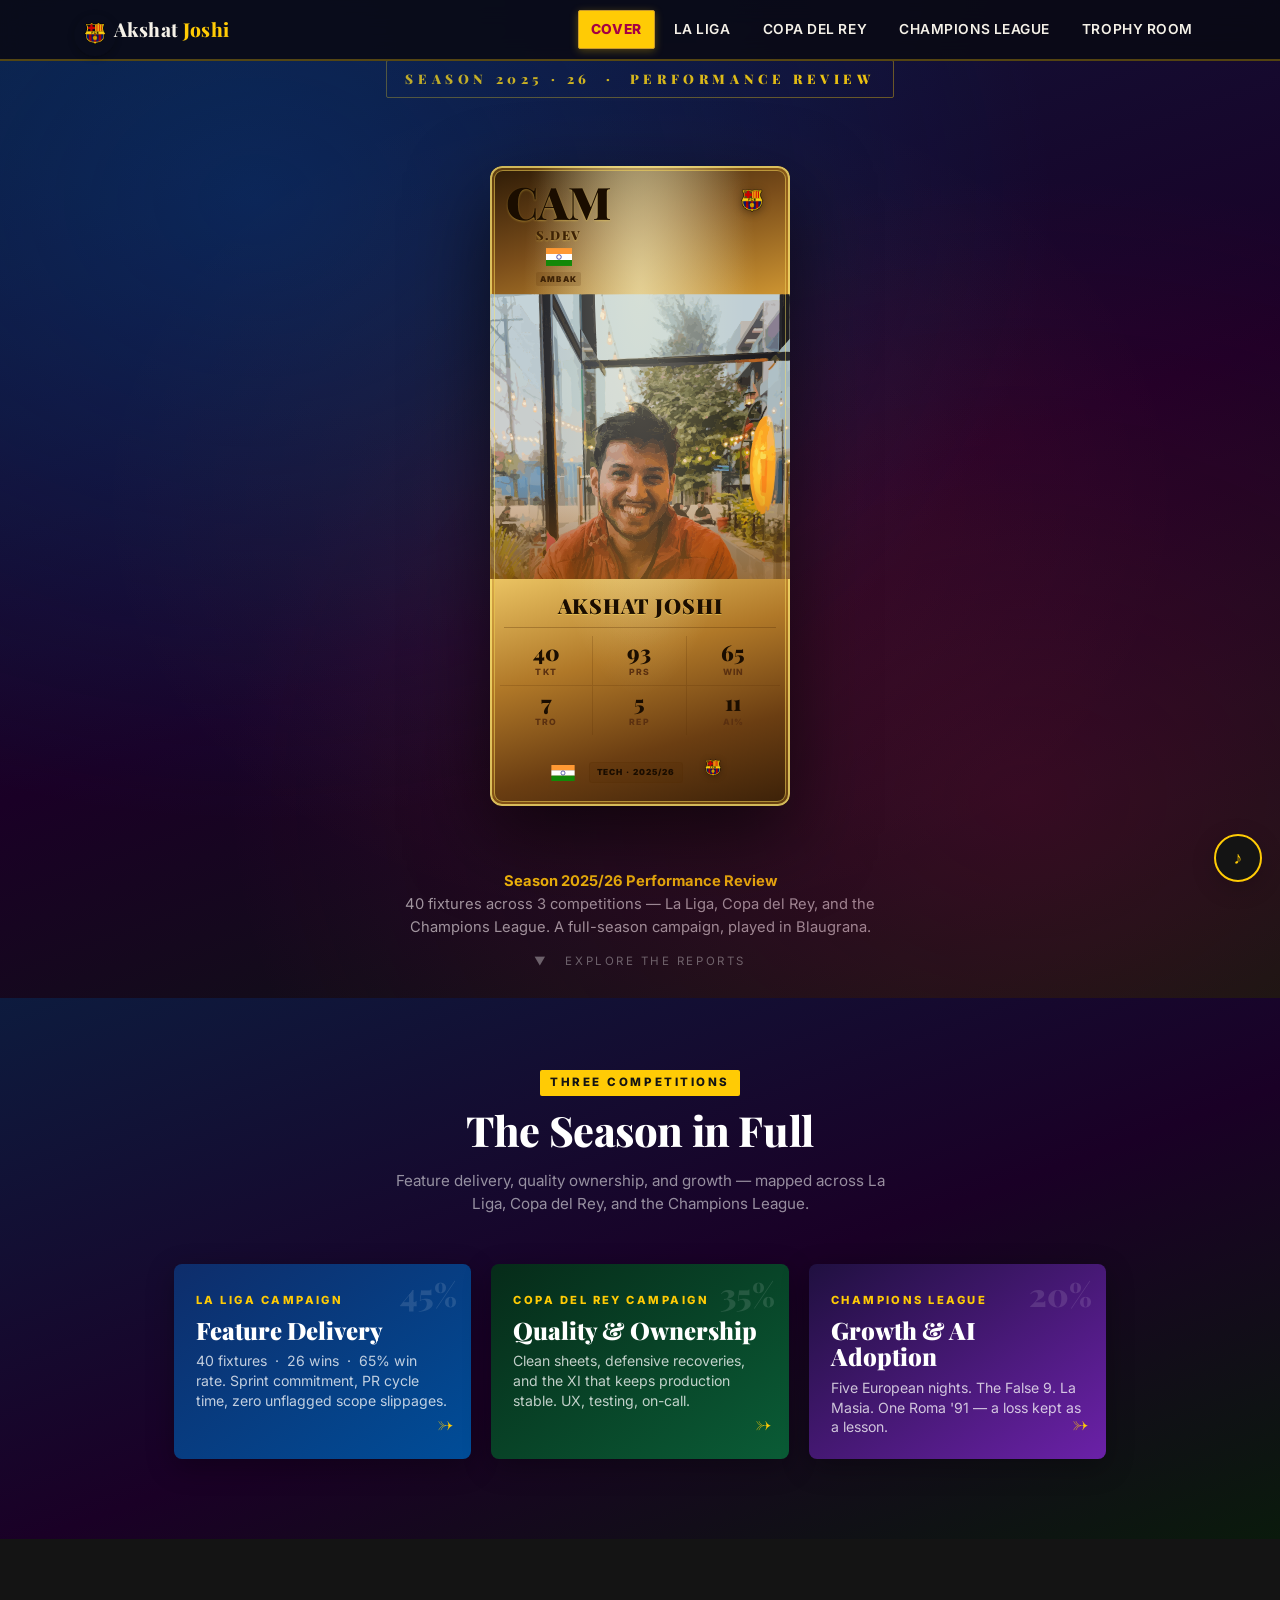
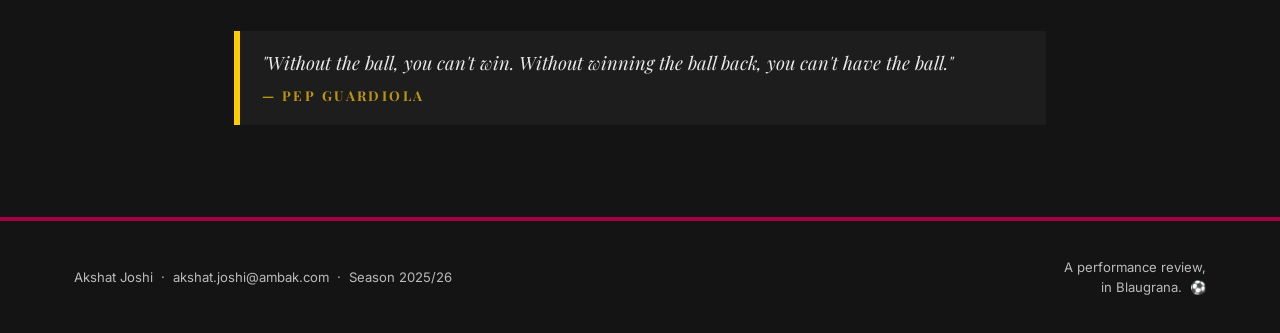
==== index.html @ 109358e0 "chore: Initital appraisal site" ====
<!DOCTYPE html>
<html lang="en">
<head>
  <meta charset="UTF-8"/>
  <meta name="viewport" content="width=device-width,initial-scale=1"/>
  <title>Akshat Joshi — Season 2025/26 Performance Review</title>
  <meta name="description" content="Performance review — Season 2025/26. Feature delivery, quality, growth and AI adoption."/>
  <link rel="preconnect" href="https://fonts.googleapis.com"/>
  <link rel="preconnect" href="https://fonts.gstatic.com" crossorigin/>
  <link href="https://fonts.googleapis.com/css2?family=Playfair+Display:ital,wght@0,700;0,800;0,900;1,700;1,800&family=Inter:wght@400;600;700;800;900&display=swap" rel="stylesheet"/>
  <link rel="stylesheet" href="assets/styles/base.css"/>
  <link rel="stylesheet" href="assets/styles/card.css"/>
  <style>
    body{background:var(--ink)}
    .hero{
      min-height:100vh;
      display:flex;flex-direction:column;
      align-items:center;
      justify-content:center;
      padding:60px 20px;
      background:linear-gradient(160deg,#0d1b3e 0%,#1a0026 55%,#0a1a0c 100%);
      position:relative;overflow:hidden;
    }
    .hero::before{
      content:"";
      position:absolute;inset:0;
      background:radial-gradient(ellipse at 20% 20%,rgba(0,77,152,.35),transparent 55%),
                 radial-gradient(ellipse at 80% 80%,rgba(165,0,68,.25),transparent 55%),
                 radial-gradient(ellipse at 50% 50%,rgba(255,203,5,.07),transparent 60%);
      pointer-events:none;
    }
    .season-badge{
      font-family:var(--serif);font-weight:900;font-size:.82rem;letter-spacing:.35em;text-transform:uppercase;
      color:var(--gold);border:1px solid rgba(255,203,5,.4);padding:8px 18px;border-radius:2px;
      margin-bottom:28px;
    }
    .hero-sub{
      text-align:center;color:rgba(255,255,255,.6);font-size:.92rem;
      max-width:500px;margin:24px auto 0;line-height:1.55;
    }
    .hero-sub strong{color:var(--gold)}
    .scroll-cue{
      position:absolute;bottom:28px;left:50%;transform:translateX(-50%);
      font-size:.72rem;letter-spacing:.22em;text-transform:uppercase;color:rgba(255,255,255,.35);
      animation:float 2.4s ease-in-out infinite;
    }
    @keyframes float{0%,100%{transform:translateX(-50%) translateY(0)}50%{transform:translateX(-50%) translateY(-6px)}}
    .section-header{
      text-align:center;margin-bottom:44px;
    }
    .section-header p{color:rgba(255,255,255,.55);max-width:500px;margin:10px auto 0;font-size:.95rem}
    /* Navigation links in topbar */
    nav.index-topbar{
      position:fixed;top:0;left:0;right:0;z-index:9999;
      background:rgba(10,10,20,.88);
      -webkit-backdrop-filter:blur(12px);
      backdrop-filter:blur(12px);
      border-bottom:2px solid rgba(255,203,5,.3);
      padding:10px 0;
      pointer-events:all;
    }
    nav.index-topbar .container{display:flex;align-items:center;gap:14px;justify-content:space-between;flex-wrap:wrap}
    nav.index-topbar a, nav.index-topbar .topnav a{
      touch-action:manipulation;
      -webkit-tap-highlight-color:rgba(255,203,5,.2);
      cursor:pointer;
    }
    .report-section{
      background:linear-gradient(160deg,#0d1b3e 0%,#1a0026 55%,#0a1a0c 100%);
      padding:70px 0 80px;
    }
  </style>
</head>
<body>
  <a class="skip-link" href="#main">Skip to content</a>

  <nav class="index-topbar" aria-label="Site navigation">
    <div class="container">
      <a class="brand" href="index.html">
        <img src="assets/img/fcb-crest.png" alt="Crest"/>
        <span class="name">Akshat <span>Joshi</span></span>
      </a>
      <div class="topnav">
        <a href="index.html" aria-current="page">Cover</a>
        <a href="feature-delivery.html">La Liga</a>
        <a href="quality-ux.html">Copa del Rey</a>
        <a href="growth-ai.html">Champions League</a>
        <a href="trophy-room.html">Trophy Room</a>
      </div>
    </div>
  </nav>

  <main id="main">
    <section class="hero" aria-label="Player card cover">
      <div class="season-badge">Season 2025 · 26 &nbsp;·&nbsp; Performance Review</div>

      <div class="fut-scene">
        <div class="fut-card" role="img" aria-label="Akshat Joshi FUT card — CAM S.DEV">
          <div class="fut-face">

            <div class="fut-top">
              <div class="fut-top-left">
                <div class="fut-rating">
                  <span>CAM</span>
                  <span class="pos">S.DEV</span>
                </div>
                <div class="fut-nation">
                  <svg width="26" height="18" viewBox="0 0 32 22" role="img" aria-label="India">
                    <rect width="32" height="7.3" fill="#FF9933"/>
                    <rect y="7.3" width="32" height="7.4" fill="#fff"/>
                    <rect y="14.7" width="32" height="7.3" fill="#138808"/>
                    <circle cx="16" cy="11" r="2.8" fill="none" stroke="#000080" stroke-width=".8"/>
                  </svg>
                </div>
                <div class="fut-comp-badge">AMBAK</div>
              </div>
              <div class="fut-crest">
                <!-- CREST: replace assets/img/fcb-crest.png with any PNG -->
                <img src="assets/img/fcb-crest.png" alt="Club crest"/>
              </div>
            </div>

            <!-- PHOTO: replace assets/img/akshat-placeholder.svg with your photo (jpg/png) -->
            <div class="fut-photo-wrap">
              <img src="assets/img/akshat-placeholder.svg" alt="Akshat Joshi" id="player-photo"/>
            </div>

            <div class="fut-name">Akshat Joshi</div>
            <div class="fut-stats-divider"></div>

            <div class="fut-stats" role="group" aria-label="Season stats">
              <div class="fut-stat" tabindex="0">
                <span class="sv">40</span><span class="sk">TKT</span>
                <span class="fut-stat-tip" role="tooltip"><strong>40 Tickets</strong><br/>JIRA tickets delivered across the 2025/26 season — features, bugs, and platform work.</span>
              </div>
              <div class="fut-stat" tabindex="0">
                <span class="sv">93</span><span class="sk">PRS</span>
                <span class="fut-stat-tip" role="tooltip"><strong>93 PRs Merged</strong><br/>Pull requests authored and merged — feature delivery, refactors, and fixes.</span>
              </div>
              <div class="fut-stat" tabindex="0">
                <span class="sv">65</span><span class="sk">WIN</span>
                <span class="fut-stat-tip" role="tooltip"><strong>65% Win Rate</strong><br/>26 of 40 fixtures won. Sprint commitment hit across La Liga, Copa, and UCL.</span>
              </div>
              <div class="fut-stat" tabindex="0">
                <span class="sv">7</span><span class="sk">TRO</span>
                <span class="fut-stat-tip" role="tooltip"><strong>7 Trophies</strong><br/>Delivery initiatives that shipped and moved the needle — Copa del Rey cabinet.</span>
              </div>
              <div class="fut-stat" tabindex="0">
                <span class="sv">5</span><span class="sk">REP</span>
                <span class="fut-stat-tip" role="tooltip"><strong>5 Repositories</strong><br/>Distinct repos contributed to this half — cross-codebase footprint.</span>
              </div>
              <div class="fut-stat" tabindex="0">
                <span class="sv">11</span><span class="sk">AI%</span>
                <span class="fut-stat-tip" role="tooltip"><strong>11% AI Adoption</strong><br/>10 of 93 PRs after adopting Claude (Apr 15, 2026). Joined late — building momentum.</span>
              </div>
            </div>

            <div class="fut-bottom">
              <div class="fut-bottom-flag">
                <svg width="24" height="16" viewBox="0 0 32 22" role="img" aria-label="India">
                  <rect width="32" height="7.3" fill="#FF9933"/>
                  <rect y="7.3" width="32" height="7.4" fill="#fff"/>
                  <rect y="14.7" width="32" height="7.3" fill="#138808"/>
                  <circle cx="16" cy="11" r="2.8" fill="none" stroke="#000080" stroke-width=".8"/>
                </svg>
              </div>
              <div class="fut-bottom-badge">Tech · 2025/26</div>
              <div class="fut-bottom-crest">
                <img src="assets/img/fcb-crest.png" alt="Crest"/>
              </div>
            </div>

          </div>
        </div>
      </div>

      <p class="hero-sub">
        <strong>Season 2025/26 Performance Review</strong><br/>
        40 fixtures across 3 competitions — La Liga, Copa del Rey, and the Champions League.
        A full-season campaign, played in Blaugrana.
      </p>

      <span class="scroll-cue" aria-hidden="true">▼ &nbsp; Explore the reports</span>
    </section>

    <!-- Match Report Navigation -->
    <section class="report-section" aria-label="Match reports navigation">
      <div class="container">
        <div class="section-header">
          <span class="kicker gold">Three Competitions</span>
          <h2 style="color:#fff;margin-top:12px">The Season in Full</h2>
          <p>Feature delivery, quality ownership, and growth — mapped across La Liga, Copa del Rey, and the Champions League.</p>
        </div>

        <div class="report-cards">
          <a href="feature-delivery.html" class="report-card liga" aria-label="La Liga — Feature Delivery, 45%">
            <div class="report-card-weight">45%</div>
            <div class="report-card-kicker">La Liga Campaign</div>
            <div class="report-card-title">Feature Delivery</div>
            <div class="report-card-sub">40 fixtures &nbsp;·&nbsp; 26 wins &nbsp;·&nbsp; 65% win rate. Sprint commitment, PR cycle time, zero unflagged scope slippages.</div>
            <div class="report-card-arrow">→</div>
          </a>
          <a href="quality-ux.html" class="report-card copa" aria-label="Copa del Rey — Quality, UX, Production Ownership, 35%">
            <div class="report-card-weight">35%</div>
            <div class="report-card-kicker">Copa del Rey Campaign</div>
            <div class="report-card-title">Quality &amp; Ownership</div>
            <div class="report-card-sub">Clean sheets, defensive recoveries, and the XI that keeps production stable. UX, testing, on-call.</div>
            <div class="report-card-arrow">→</div>
          </a>
          <a href="growth-ai.html" class="report-card ucl" aria-label="Champions League — Growth, Code Quality, AI Adoption, 20%">
            <div class="report-card-weight">20%</div>
            <div class="report-card-kicker">Champions League</div>
            <div class="report-card-title">Growth &amp; AI Adoption</div>
            <div class="report-card-sub">Five European nights. The False 9. La Masia. One Roma '91 — a loss kept as a lesson.</div>
            <div class="report-card-arrow">→</div>
          </a>
        </div>
      </div>
    </section>

    <!-- Pep closer -->
    <section style="padding:60px 0;background:var(--ink)">
      <div class="container-narrow">
        <blockquote class="pep" style="border-color:var(--gold);background:rgba(255,255,255,.04)">
          <span style="color:rgba(255,255,255,.9)">"Without the ball, you can't win. Without winning the ball back, you can't have the ball."</span>
          <cite style="color:rgba(255,203,5,.7)">— Pep Guardiola</cite>
        </blockquote>
      </div>
    </section>
  </main>

  <!-- Music toggle (hook — add assets/audio/cover.wav to activate) -->
  <button class="music-toggle" id="music-toggle" aria-pressed="false" title="Toggle music" aria-label="Toggle background music">
    ♪
  </button>
  <audio id="anthem" src="assets/audio/cover.wav" loop preload="none"></audio>

  <footer class="site-foot" style="margin-top:0">
    <div class="container">
      <small>Akshat Joshi &nbsp;·&nbsp; akshat.joshi@ambak.com &nbsp;·&nbsp; Season 2025/26</small>
      <small style="text-align:right">A performance review,<br/>in Blaugrana. &nbsp;⚽</small>
    </div>
  </footer>

  <script src="assets/js/tooltip.js"></script>
  <script src="assets/js/music.js"></script>
  <script>
    // Global stat tooltip — triggers only on the text spans inside each stat cell
    (function() {
      var el = document.createElement('div');
      el.id = 'stat-tooltip';
      el.style.cssText = 'position:fixed;background:#141414;color:#fff;border:1px solid #FFCB05;border-radius:6px;padding:8px 12px;width:200px;font-size:.74rem;line-height:1.4;text-align:center;pointer-events:none;opacity:0;transition:opacity .15s;z-index:999999;box-shadow:0 8px 24px rgba(0,0,0,.5);font-family:Inter,sans-serif';
      document.body.appendChild(el);

      function show(tipEl, e) {
        el.innerHTML = tipEl.innerHTML;
        el.style.opacity = '1';
        place(e.clientX, e.clientY);
      }
      function hide() { el.style.opacity = '0'; }
      function place(mx, my) {
        var tw = 200;
        var th = el.offsetHeight || 60;
        var left = mx - tw / 2;
        var top  = my - th - 16;
        if (top < 8) top = my + 20;
        left = Math.max(8, Math.min(left, window.innerWidth - tw - 8));
        el.style.left = left + 'px';
        el.style.top  = top  + 'px';
      }

      document.querySelectorAll('.fut-stat').forEach(function(stat) {
        var tip = stat.querySelector('.fut-stat-tip');
        if (!tip) return;
        // attach only to the visible text children, not the whole padded cell
        stat.querySelectorAll('.sv, .sk').forEach(function(span) {
          span.addEventListener('mouseenter', function(e) { show(tip, e); });
          span.addEventListener('mousemove',  function(e) { place(e.clientX, e.clientY); });
          span.addEventListener('mouseleave', hide);
        });
      });
    })();
  </script>
</body>
</html>
---- assets/styles/base.css ----
:root{
  --blau:#004D98;
  --blau-deep:#0E2D6B;
  --grana:#A50044;
  --gold:#FFCB05;
  --gold-deep:#C99A2B;
  --green:#0A5C36;
  --green-deep:#062B19;
  --paper:#F5F1E8;
  --paper-2:#ECE5D2;
  --ink:#141414;
  --ink-soft:#3a3a3a;
  --marca:#D7141A;
  --rule:#1a1a1a;
  --shadow:0 6px 24px rgba(0,0,0,.18);
  --shadow-deep:0 18px 60px rgba(0,0,0,.35);
  --serif:"Playfair Display","Bodoni Moda",Georgia,"Times New Roman",serif;
  --sans:"Inter",-apple-system,BlinkMacSystemFont,"Segoe UI",Roboto,sans-serif;
  --num:"Inter",ui-monospace,SFMono-Regular,Menlo,Consolas,monospace;
}
*,*::before,*::after{box-sizing:border-box}
html,body{margin:0;padding:0}
body{
  font-family:var(--sans);
  font-size:16px;
  line-height:1.55;
  color:var(--ink);
  background:var(--paper);
  -webkit-font-smoothing:antialiased;
  text-rendering:optimizeLegibility;
}
h1,h2,h3,h4{font-family:var(--serif);font-weight:800;line-height:1.05;margin:0 0 .4em;letter-spacing:-.01em}
h1{font-size:clamp(2.2rem,5vw,4rem)}
h2{font-size:clamp(1.6rem,3.4vw,2.6rem)}
h3{font-size:clamp(1.2rem,2vw,1.6rem)}
h4{font-size:1.05rem}
p{margin:0 0 1em}
a{color:var(--blau);text-decoration:none;border-bottom:1px solid transparent;transition:border-color .15s}
a:hover{border-bottom-color:currentColor}
small,.small{font-size:.82rem;color:var(--ink-soft)}

.container{max-width:1180px;margin:0 auto;padding:0 24px}
.container-narrow{max-width:860px;margin:0 auto;padding:0 24px}

.kicker{
  display:inline-block;
  font-family:var(--sans);
  font-weight:800;
  letter-spacing:.22em;
  font-size:.72rem;
  text-transform:uppercase;
  background:var(--marca);
  color:#fff;
  padding:4px 10px;
  border-radius:2px;
}
.kicker.green{background:var(--green)}
.kicker.gold{background:var(--gold);color:var(--ink)}
.kicker.blau{background:var(--blau)}
.kicker.grana{background:var(--grana)}

.rule{height:4px;background:var(--rule);margin:24px 0;border:0}
.rule-thin{height:1px;background:var(--ink);opacity:.35;margin:18px 0;border:0}

.divider{display:flex;align-items:center;gap:18px;margin:44px 0 28px;font-family:var(--serif);font-style:italic;color:var(--ink-soft)}
.divider::before,.divider::after{content:"";flex:1;height:1px;background:var(--ink);opacity:.4}

.score-6-0{
  font-family:var(--serif);font-weight:900;font-size:1.05rem;
  background:var(--ink);color:var(--gold);
  padding:4px 10px;border-radius:2px;letter-spacing:.04em;
}

/* Top bar */
.topbar{
  background:var(--ink);
  color:var(--paper);
  border-bottom:4px solid var(--gold);
  padding:14px 0;
  position:sticky;top:0;z-index:9999;
  pointer-events:all;
}
.topbar .container{display:flex;align-items:center;gap:18px;justify-content:space-between}
.brand{display:flex;align-items:center;gap:10px;color:var(--paper);border:0}
.brand img{
  width:42px;height:42px;
  object-fit:cover;
  display:block;flex-shrink:0;
  /* background:#fff; */
  border-radius:999px;
  /* padding:1px; */
  margin-bottom:-10px;
  margin-right: -12px;
  box-shadow:0 2px 6px rgba(0,0,0,.25);
}
.brand .name{font-family:var(--serif);font-weight:800;font-size:1.2rem;letter-spacing:.02em}
.brand .name span{color:var(--gold)}
.topnav{display:flex;gap:6px;flex-wrap:wrap}
.topnav a{
  color:var(--paper);
  font-weight:600;font-size:.86rem;letter-spacing:.04em;text-transform:uppercase;
  padding:8px 12px;border-radius:2px;border:1px solid transparent;
  position:relative;
  transition:color .18s ease;
  touch-action:manipulation;
  -webkit-tap-highlight-color:rgba(255,203,5,.2);
  cursor:pointer;
}
.topnav a::after{
  content:"";
  position:absolute;left:12px;right:12px;bottom:4px;height:2px;
  background:var(--gold);
  transform:scaleX(0);transform-origin:left;
  transition:transform .25s ease;
}
.topnav a:hover{color:var(--gold);background:transparent;border-color:transparent}
.topnav a:hover::after{transform:scaleX(1)}
.topnav a[aria-current="page"]{
  background:var(--gold);
  border-color:var(--gold-deep);
  color:var(--grana);
  font-weight:800;
  box-shadow:0 2px 8px rgba(255,203,5,.3);
}

footer.site-foot{
  background:var(--ink);color:var(--paper);
  margin-top:80px;padding:36px 0;
  border-top:4px solid var(--grana);
}
footer.site-foot .container{display:flex;justify-content:space-between;flex-wrap:wrap;gap:18px;align-items:center}
footer.site-foot small{color:#bbb}

/* Pep quote block */
.pep{
  border-left:6px solid var(--grana);
  background:var(--paper-2);
  padding:18px 22px;
  font-family:var(--serif);font-style:italic;font-size:1.15rem;
  color:var(--ink);
  margin:32px 0;
}
.pep cite{display:block;margin-top:8px;font-style:normal;font-weight:700;font-size:.85rem;letter-spacing:.18em;text-transform:uppercase;color:var(--ink-soft)}

/* Stat tiles */
.stat-row{display:grid;grid-template-columns:repeat(auto-fit,minmax(140px,1fr));gap:14px;margin:24px 0}
.stat-tile{background:var(--paper-2);border:1px solid rgba(0,0,0,.08);padding:16px;border-radius:4px}
.stat-tile .v{font-family:var(--serif);font-weight:900;font-size:2rem;line-height:1;color:var(--blau-deep)}
.stat-tile .l{font-size:.74rem;letter-spacing:.16em;text-transform:uppercase;color:var(--ink-soft);margin-top:6px}

/* Pills */
.pill{
  display:inline-flex;align-items:center;gap:6px;
  font-family:var(--num);font-weight:700;font-size:.78rem;letter-spacing:.06em;
  padding:4px 9px;border-radius:999px;border:1px solid currentColor;
}
.pill.win{color:#fff;background:var(--blau);border-color:var(--blau-deep)}
.pill.ppd{color:#444;background:#dcdcdc;border-color:#9c9c9c}
.pill.ht{color:var(--ink);background:var(--gold);border-color:var(--gold-deep)}
.pill.live{color:#fff;background:var(--grana);border-color:#6a002a}
.pill.sched{color:#fff;background:var(--green);border-color:var(--green-deep)}

/* Pill tooltip */
/* JS tooltip — see tooltip.js */
.pill-tip{cursor:default}
#pill-tooltip{
  position:fixed;
  background:var(--ink);color:#fff;
  font-family:var(--sans);font-size:.72rem;font-weight:600;letter-spacing:.04em;
  white-space:nowrap;padding:5px 10px;border-radius:4px;
  box-shadow:0 3px 10px rgba(0,0,0,.35);
  pointer-events:none;
  opacity:0;transition:opacity .12s;
  z-index:99999;
}
#pill-tooltip.visible{opacity:1}
#pill-tooltip::after{
  content:"";
  position:absolute;top:100%;left:50%;transform:translateX(-50%);
  border:5px solid transparent;border-top-color:var(--ink);
}

/* Music toggle */
.music-toggle{
  position:fixed;right:18px;bottom:18px;z-index:60;
  width:48px;height:48px;border-radius:999px;
  background:var(--ink);color:var(--gold);border:2px solid var(--gold);
  display:grid;place-items:center;cursor:pointer;
  box-shadow:var(--shadow);
  font-size:1.1rem;
}
.music-toggle[aria-pressed="true"]{background:var(--blau)}
.music-toggle:hover{transform:translateY(-2px)}

/* Print */
@media print{
  :root{--shadow:none;--shadow-deep:none}
  body{background:#fff;color:#000;font-size:11pt}
  .topbar,.topnav,.music-toggle,.tabs,footer.site-foot{display:none!important}
  a{color:#000;border:0!important}
  .pep{background:#f3f3f3;border-left:3px solid #000}
  .stat-tile{background:#f6f6f6;border:1px solid #999}
  .pill{border:1px solid #000!important;background:#fff!important;color:#000!important}
  section,article{page-break-inside:avoid}
  h1,h2{page-break-after:avoid}
  .page-break{page-break-before:always}
}

/* Accessibility */
:focus-visible{outline:3px solid var(--gold);outline-offset:2px}
.skip-link{position:absolute;left:-9999px}
.skip-link:focus{left:10px;top:10px;background:var(--ink);color:var(--gold);padding:8px 12px;border-radius:2px;z-index:100}

@media (max-width:640px){
  h1{font-size:2rem}
  .topnav{gap:2px}
  .topnav a{padding:6px 8px;font-size:.74rem}
}
---- assets/styles/card.css ----
/* FUT Player Card — EA Sports Gold style */
.fut-scene{
  perspective:1200px;
  display:flex;justify-content:center;
  padding:40px 20px;
}
.fut-card{
  width:min(300px,88vw);
  position:relative;
  transition:transform .3s ease, box-shadow .3s ease;
  cursor:pointer;
}
.fut-card:hover{transform:translateY(-8px) scale(1.02)}

.fut-face{
  background:
    radial-gradient(ellipse at 50% 22%,rgba(255,248,190,.55) 0%,transparent 55%),
    linear-gradient(165deg,#2c1a06 0%,#7a4d1a 14%,#c89030 28%,#f2d060 43%,#fdf0a0 50%,#e8c060 58%,#b07828 73%,#6b3e12 87%,#3a2008 100%);
  border-radius:12px;
  padding:0;
  box-shadow:0 30px 80px rgba(0,0,0,.6),inset 0 0 0 2px rgba(255,235,120,.7),inset 0 0 0 5px rgba(180,120,30,.35);
  overflow:hidden;
  position:relative;
}
.fut-face::before{
  content:"";
  position:absolute;inset:0;
  background:radial-gradient(ellipse at 50% 18%,rgba(255,252,210,.3) 0%,transparent 50%);
  pointer-events:none;
  z-index:1;
}
.fut-face::after{
  content:"";
  position:absolute;inset:4px;
  border-radius:9px;
  box-shadow:inset 0 0 0 1px rgba(255,230,100,.45);
  pointer-events:none;
  z-index:2;
}

/* Top section: left = OVR/position/flag/comp, right = crest */
.fut-top{
  display:flex;justify-content:space-between;align-items:flex-start;
  padding:14px 16px 0;
  position:relative;z-index:3;
}
.fut-top-left{
  display:flex;flex-direction:column;align-items:center;gap:4px;
}
.fut-rating{
  font-family:var(--serif);font-weight:900;font-size:2.8rem;line-height:1;
  color:#1a0d00;text-shadow:0 1px 2px rgba(255,220,80,.4);
  display:flex;flex-direction:column;align-items:center;gap:2px;
}
.fut-rating .pos{font-size:.78rem;font-weight:900;letter-spacing:.1em;color:#3d2206;margin-top:2px}
.fut-nation{display:flex;flex-direction:column;align-items:center;gap:3px;margin-top:2px}
.fut-nation img{width:26px;border-radius:2px;box-shadow:0 1px 3px rgba(0,0,0,.4)}
.fut-nation .player-pos{display:none}
.fut-comp-badge{
  font-family:var(--sans);font-weight:900;font-size:.5rem;letter-spacing:.14em;
  text-transform:uppercase;color:#3d2206;
  background:rgba(80,40,0,.18);border-radius:2px;padding:1px 4px;margin-top:2px;
}
.fut-crest{display:flex;flex-direction:column;align-items:center}
.fut-crest img{width:44px;filter:drop-shadow(0 2px 4px rgba(0,0,0,.35))}

/* Photo — no side margins, full width, taller */
.fut-photo-wrap{
  position:relative;
  margin:8px 0 0;
  overflow:hidden;
}
.fut-photo-wrap img{
  width:100%;display:block;
  object-fit:cover;
  object-position:top center;
  aspect-ratio:1/.95;
}
.fut-photo-wrap::after{
  content:"";
  position:absolute;bottom:0;left:0;right:0;height:35%;
  background:linear-gradient(to bottom,transparent,rgba(140,80,10,.65));
}

/* Name */
.fut-name{
  text-align:center;
  padding:10px 10px 6px;
  font-family:var(--serif);font-weight:900;font-size:1.3rem;
  color:#1a0d00;letter-spacing:.04em;text-transform:uppercase;
  text-shadow:0 1px 0 rgba(255,230,100,.5);
  position:relative;z-index:3;
}

/* Divider above stats */
.fut-stats-divider{
  height:1px;background:rgba(80,40,0,.3);margin:0 14px 0;
}

/* Stats — 3×2 grid (6 items) */
.fut-stats{
  display:grid;grid-template-columns:repeat(3,1fr);
  margin:0 10px;
  padding:8px 0 10px;
  gap:0;
  position:relative;z-index:3;
  overflow:visible;
}
.fut-stat{
  display:flex;flex-direction:column;align-items:center;gap:2px;
  padding:6px 4px;
  position:relative;
  cursor:help;
  transition:background .15s;
  border-right:1px solid rgba(80,40,0,.2);
  overflow:visible;
}
.fut-stat:nth-child(3),.fut-stat:nth-child(6){border-right:0}
.fut-stat:nth-child(4),.fut-stat:nth-child(5),.fut-stat:nth-child(6){
  border-top:1px solid rgba(80,40,0,.2);
}
.fut-stat:hover{background:rgba(255,220,80,.18)}
.fut-stat .sv{
  font-family:var(--serif);font-weight:900;font-size:1.35rem;color:#1a0d00;
  line-height:1;
}
.fut-stat .sk{
  font-family:var(--sans);font-weight:800;font-size:.54rem;letter-spacing:.14em;
  text-transform:uppercase;color:#5a3010;
}

/* Stat tooltip — data only, rendered via JS global tooltip in index.html */
.fut-stat-tip{ display:none!important }

/* Bottom badges row: flag | competition | crest */
.fut-bottom{
  display:flex;justify-content:center;align-items:center;gap:14px;
  padding:8px 14px 14px;
  position:relative;z-index:3;
}
.fut-bottom-flag{display:flex;flex-direction:column;align-items:center}
.fut-bottom-badge{
  font-family:var(--sans);font-weight:900;font-size:.52rem;letter-spacing:.12em;
  text-transform:uppercase;color:#1a0d00;
  background:rgba(80,40,0,.15);border:1px solid rgba(80,40,0,.2);
  border-radius:3px;padding:3px 7px;
}
.fut-bottom-crest img{width:32px;filter:drop-shadow(0 1px 3px rgba(0,0,0,.3))}

/* 3 nav cards under FUT hero */
.report-cards{
  display:grid;
  grid-template-columns:repeat(auto-fit,minmax(260px,1fr));
  gap:20px;
  max-width:980px;
  margin:48px auto 0;
  padding:0 24px;
}
.report-card{
  position:relative;overflow:hidden;
  border-radius:8px;
  padding:28px 22px 22px;
  text-decoration:none;
  display:block;
  color:#fff;
  border-bottom:0;
  transition:transform .2s,box-shadow .2s;
  box-shadow:0 8px 28px rgba(0,0,0,.3);
}
.report-card:hover{transform:translateY(-4px);box-shadow:0 18px 44px rgba(0,0,0,.45)}
.report-card.liga{background:linear-gradient(145deg,var(--blau-deep),var(--blau))}
.report-card.copa{background:linear-gradient(145deg,var(--green-deep),var(--green))}
.report-card.ucl{background:linear-gradient(145deg,#201040,#6b21a8)}
.report-card-kicker{
  font-size:.7rem;font-weight:800;letter-spacing:.22em;text-transform:uppercase;
  color:var(--gold);margin-bottom:8px;
}
.report-card-title{
  font-family:var(--serif);font-weight:900;font-size:1.5rem;color:#fff;
  line-height:1.1;margin-bottom:8px;
}
.report-card-sub{font-size:.88rem;color:rgba(255,255,255,.75);line-height:1.4}
.report-card-arrow{
  position:absolute;right:18px;bottom:18px;
  font-size:1.5rem;color:var(--gold);
  font-family:var(--serif);font-weight:900;
}
.report-card-weight{
  position:absolute;top:14px;right:14px;
  font-family:var(--serif);font-weight:900;font-size:2rem;
  color:rgba(255,255,255,.12);line-height:1;
}

/* Manager badge (header, shared across match reports) */
.manager-badge{
  display:flex;align-items:center;gap:14px;
  padding:12px 18px;
  background:rgba(0,0,0,.35);
  border:1px solid rgba(255,203,5,.3);
  border-radius:6px;
  max-width:380px;
  backdrop-filter:blur(6px);
}
.manager-badge img{
  width:60px;height:60px;
  border-radius:999px;object-fit:cover;
  border:2px solid var(--gold);
}
.manager-badge .title{font-size:.68rem;font-weight:800;letter-spacing:.2em;text-transform:uppercase;color:var(--gold)}
.manager-badge .mname{font-family:var(--serif);font-weight:800;font-size:1.05rem;color:#fff}
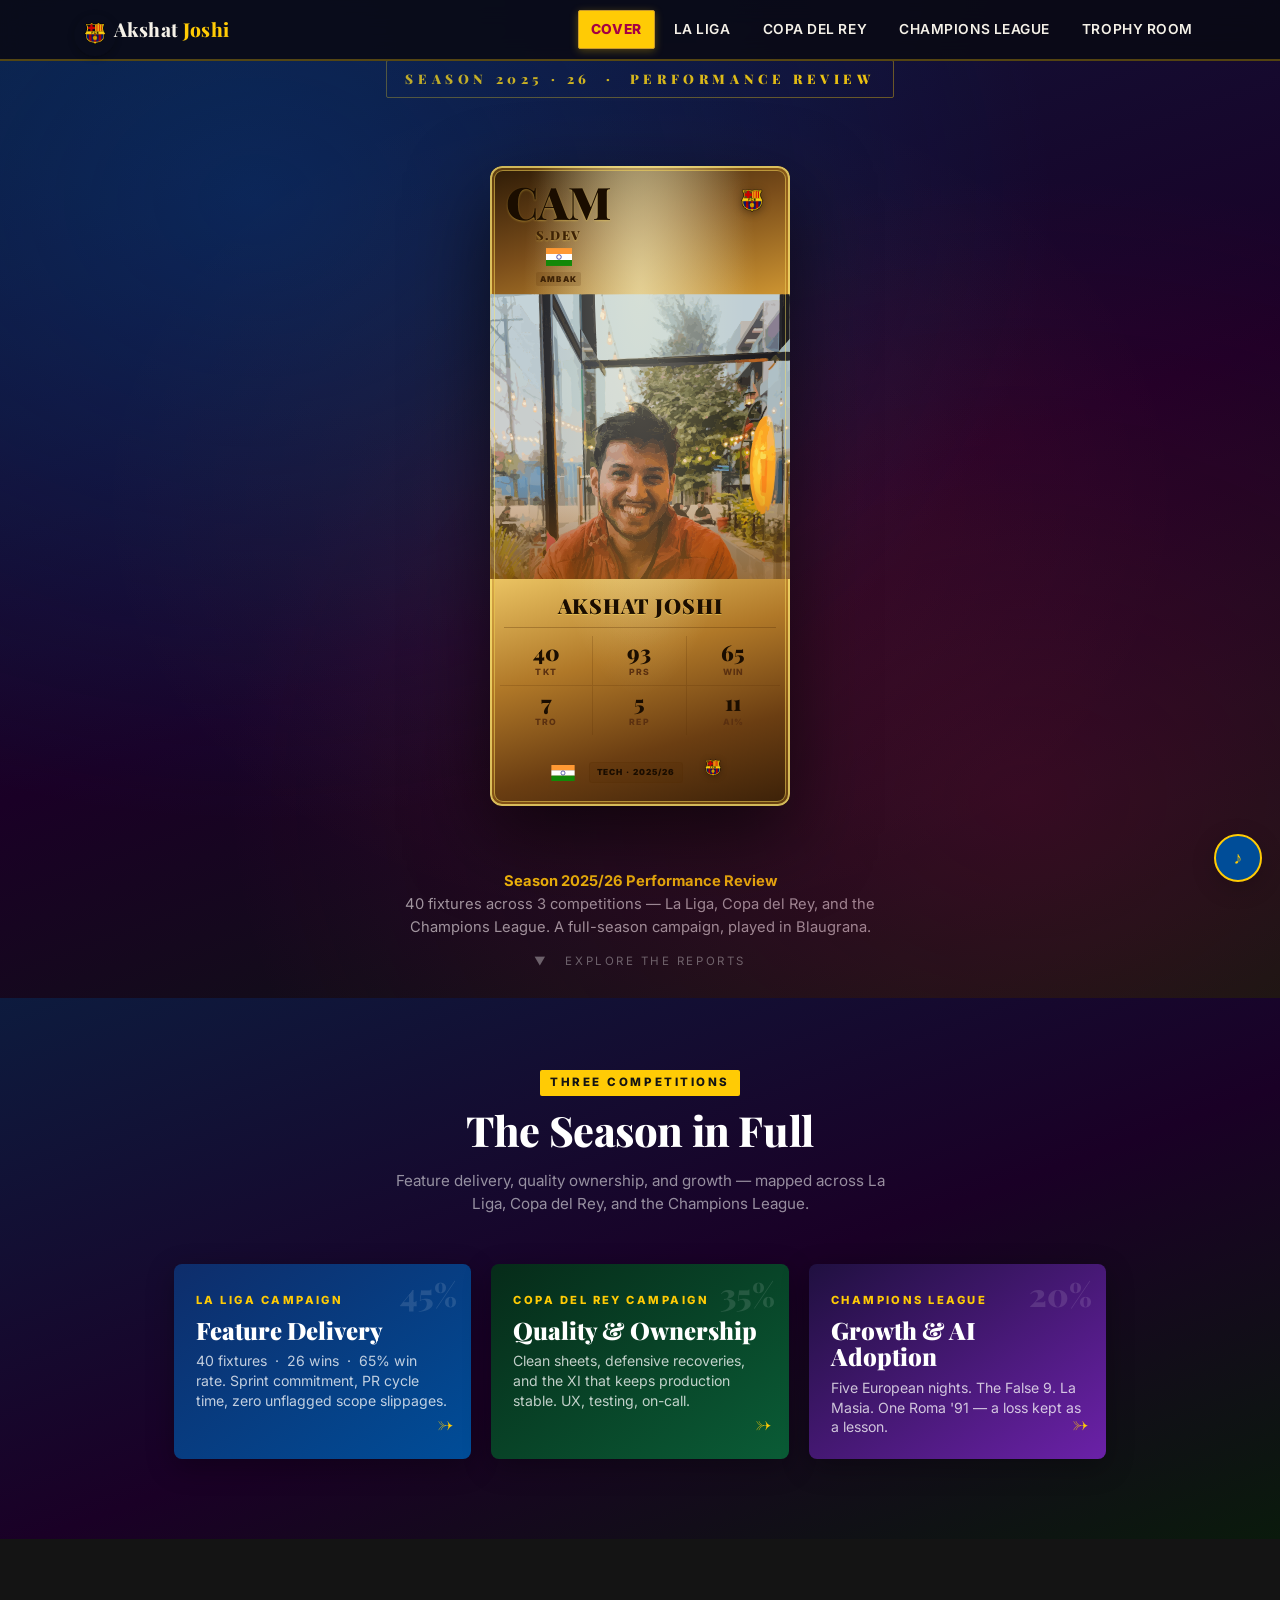
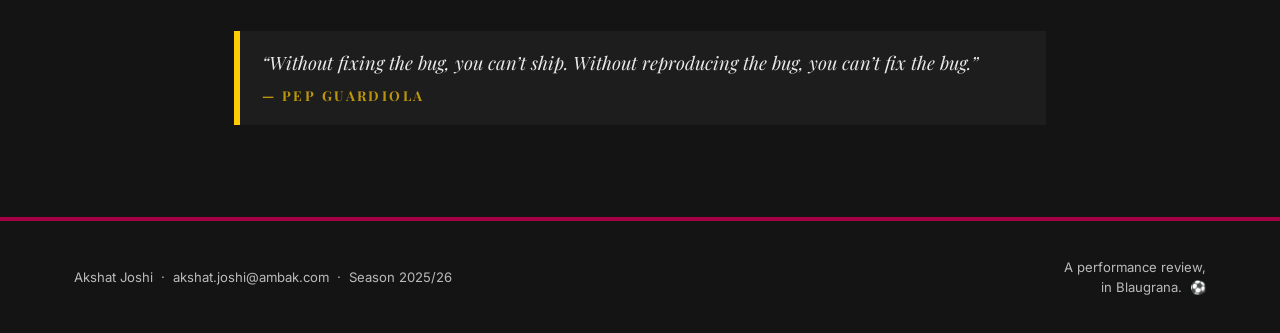
==== commit 21561170: "fix: music and ui changes" ====
--- a/index.html
+++ b/index.html
@@ -222,7 +222,8 @@
     <section style="padding:60px 0;background:var(--ink)">
       <div class="container-narrow">
         <blockquote class="pep" style="border-color:var(--gold);background:rgba(255,255,255,.04)">
-          <span style="color:rgba(255,255,255,.9)">"Without the ball, you can't win. Without winning the ball back, you can't have the ball."</span>
+          <!-- <span style="color:rgba(255,255,255,.9)">"Without the ball, you can't win. Without winning the ball back, you can't have the ball."</span> -->
+          <span style="color:rgba(255,255,255,.9)">“Without fixing the bug, you can’t ship. Without reproducing the bug, you can’t fix the bug.”</span>
           <cite style="color:rgba(255,203,5,.7)">— Pep Guardiola</cite>
         </blockquote>
       </div>
--- a/assets/styles/base.css
+++ b/assets/styles/base.css
@@ -19,7 +19,7 @@
   --num:"Inter",ui-monospace,SFMono-Regular,Menlo,Consolas,monospace;
 }
 *,*::before,*::after{box-sizing:border-box}
-html,body{margin:0;padding:0}
+html,body{margin:0;padding:0;overscroll-behavior:none}
 body{
   font-family:var(--sans);
   font-size:16px;
